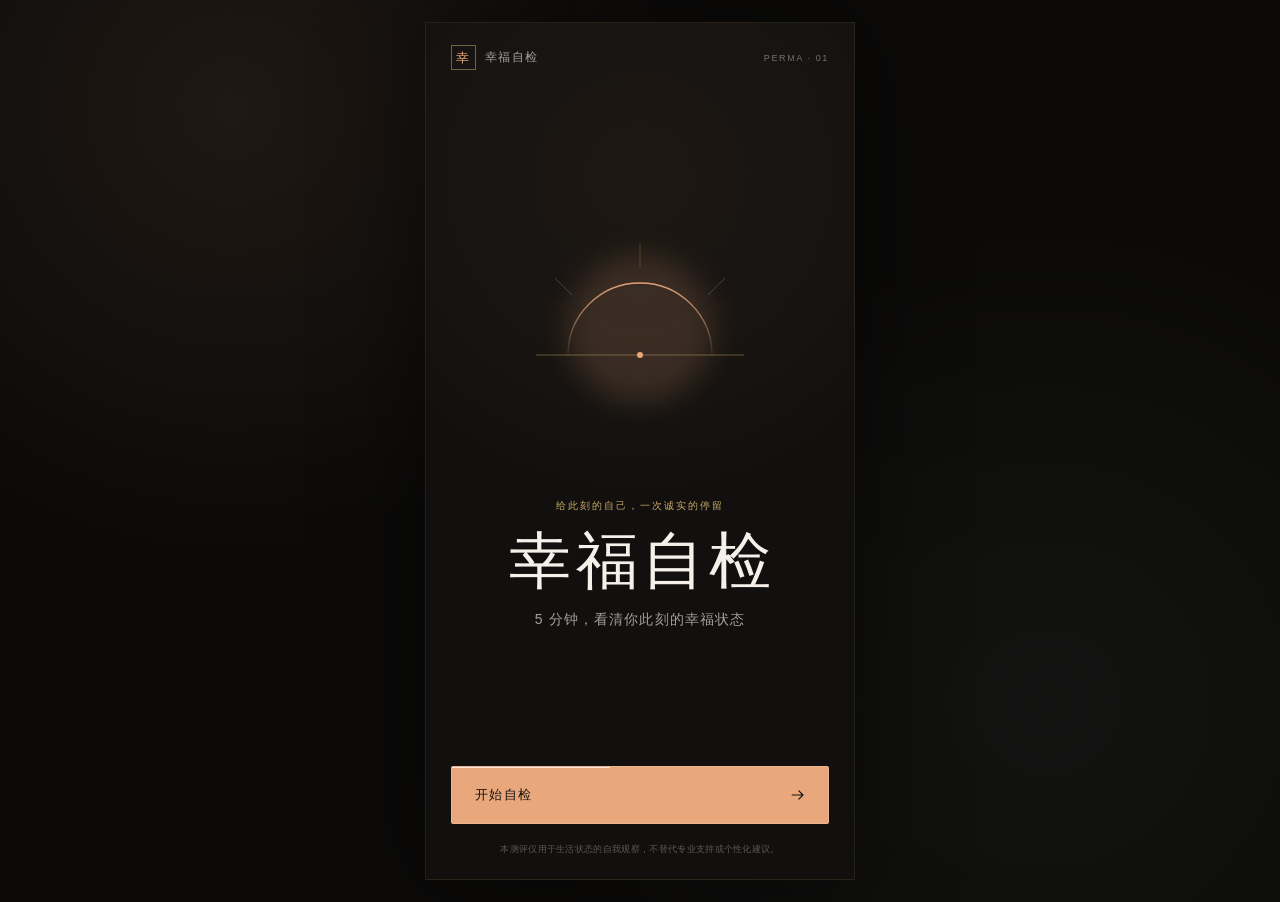
==== index.html @ 9266c852 "feat: 幸福自检 H5 demo（PERMA 五维测评 + 7 天微训练 + 呼吸内观） - 15 题 PERMA 测评，一屏一题，进度持久化 - 结果报告：幸福指数 + SVG 雷达图 + 弱维" ====
<!doctype html>
<html lang="zh-CN">
  <head>
    <meta charset="utf-8">
    <meta http-equiv="refresh" content="0; url=./demo/">
    <title>幸福自检</title>
  </head>
  <body>
    <p><a href="./demo/">进入幸福自检</a></p>
  </body>
</html>
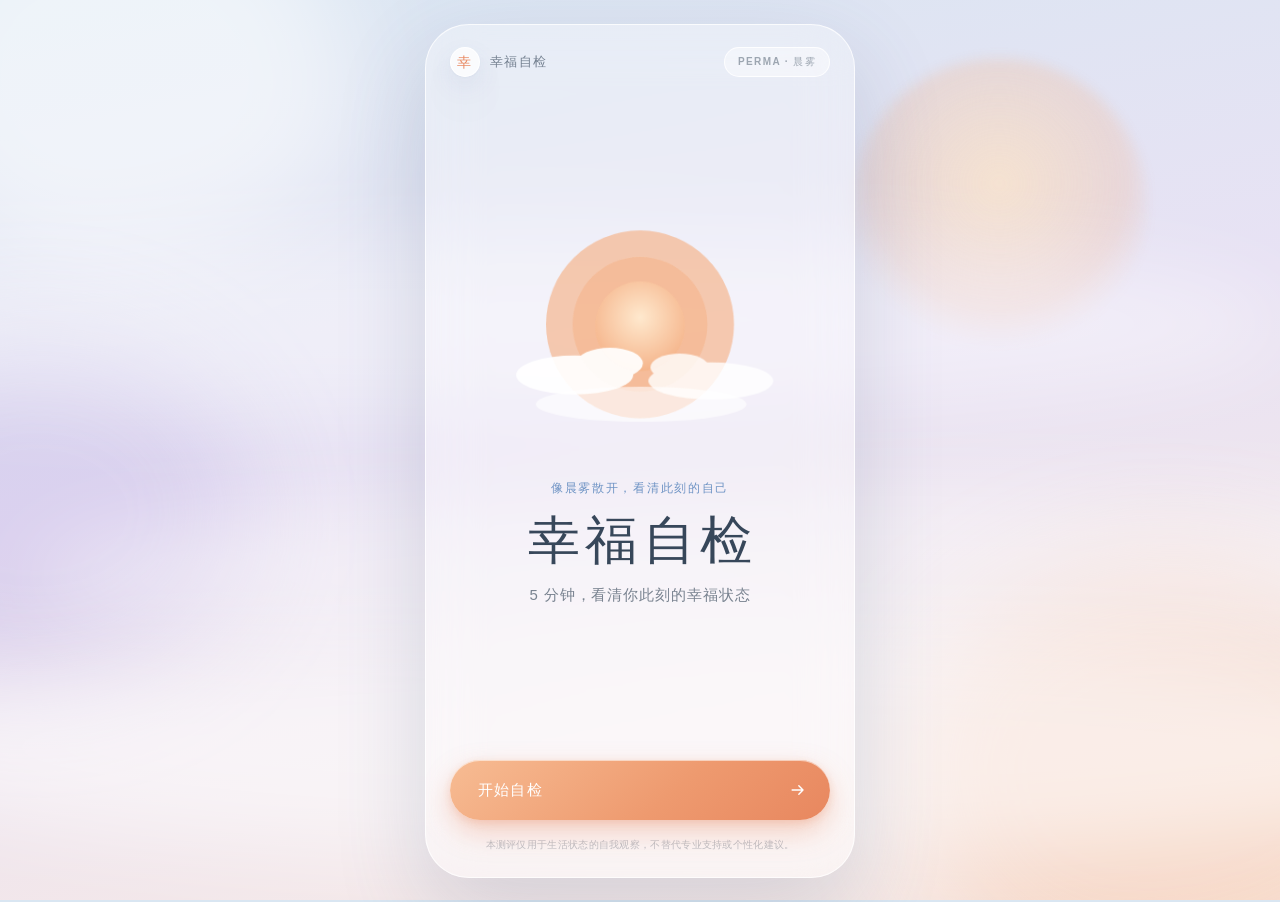
==== commit 85f392bc: "feat: 选定「晨雾」为主版本，根路径直达 Co-Authored-By: Claude Opus 4.7 <noreply@anthropic.com>" ====
--- a/index.html
+++ b/index.html
@@ -2,10 +2,10 @@
 <html lang="zh-CN">
   <head>
     <meta charset="utf-8">
-    <meta http-equiv="refresh" content="0; url=./demo/">
+    <meta http-equiv="refresh" content="0; url=./variants/mist/">
     <title>幸福自检</title>
   </head>
   <body>
-    <p><a href="./demo/">进入幸福自检</a></p>
+    <p><a href="./variants/mist/">进入幸福自检</a></p>
   </body>
 </html>
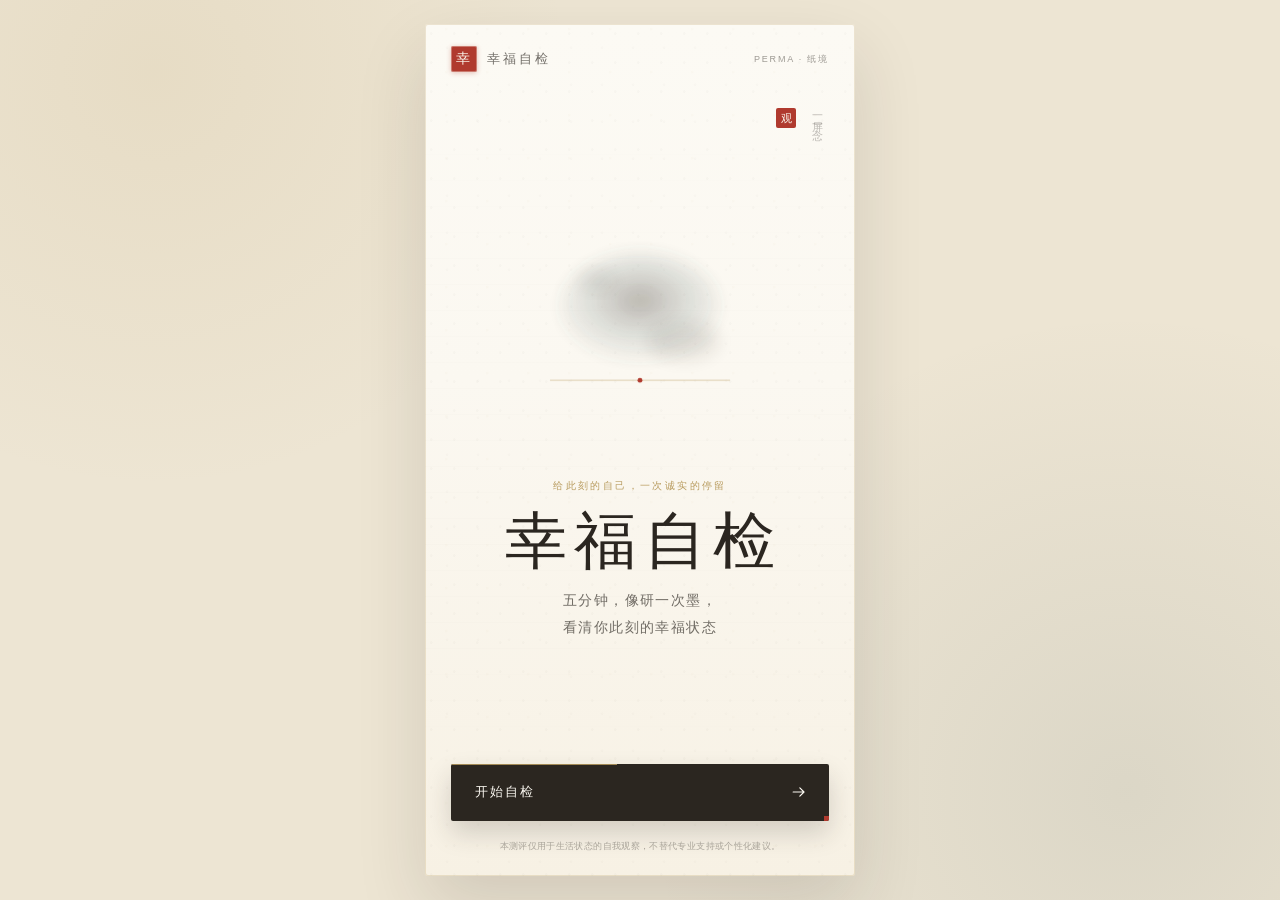
==== commit 0f3c2c8a: "feat: 选定「纸境」为主版本，根路径直达 Co-Authored-By: Claude Opus 4.7 <noreply@anthropic.com>" ====
--- a/index.html
+++ b/index.html
@@ -2,10 +2,10 @@
 <html lang="zh-CN">
   <head>
     <meta charset="utf-8">
-    <meta http-equiv="refresh" content="0; url=./variants/mist/">
+    <meta http-equiv="refresh" content="0; url=./variants/paper/">
     <title>幸福自检</title>
   </head>
   <body>
-    <p><a href="./variants/mist/">进入幸福自检</a></p>
+    <p><a href="./variants/paper/">进入幸福自检</a></p>
   </body>
 </html>
